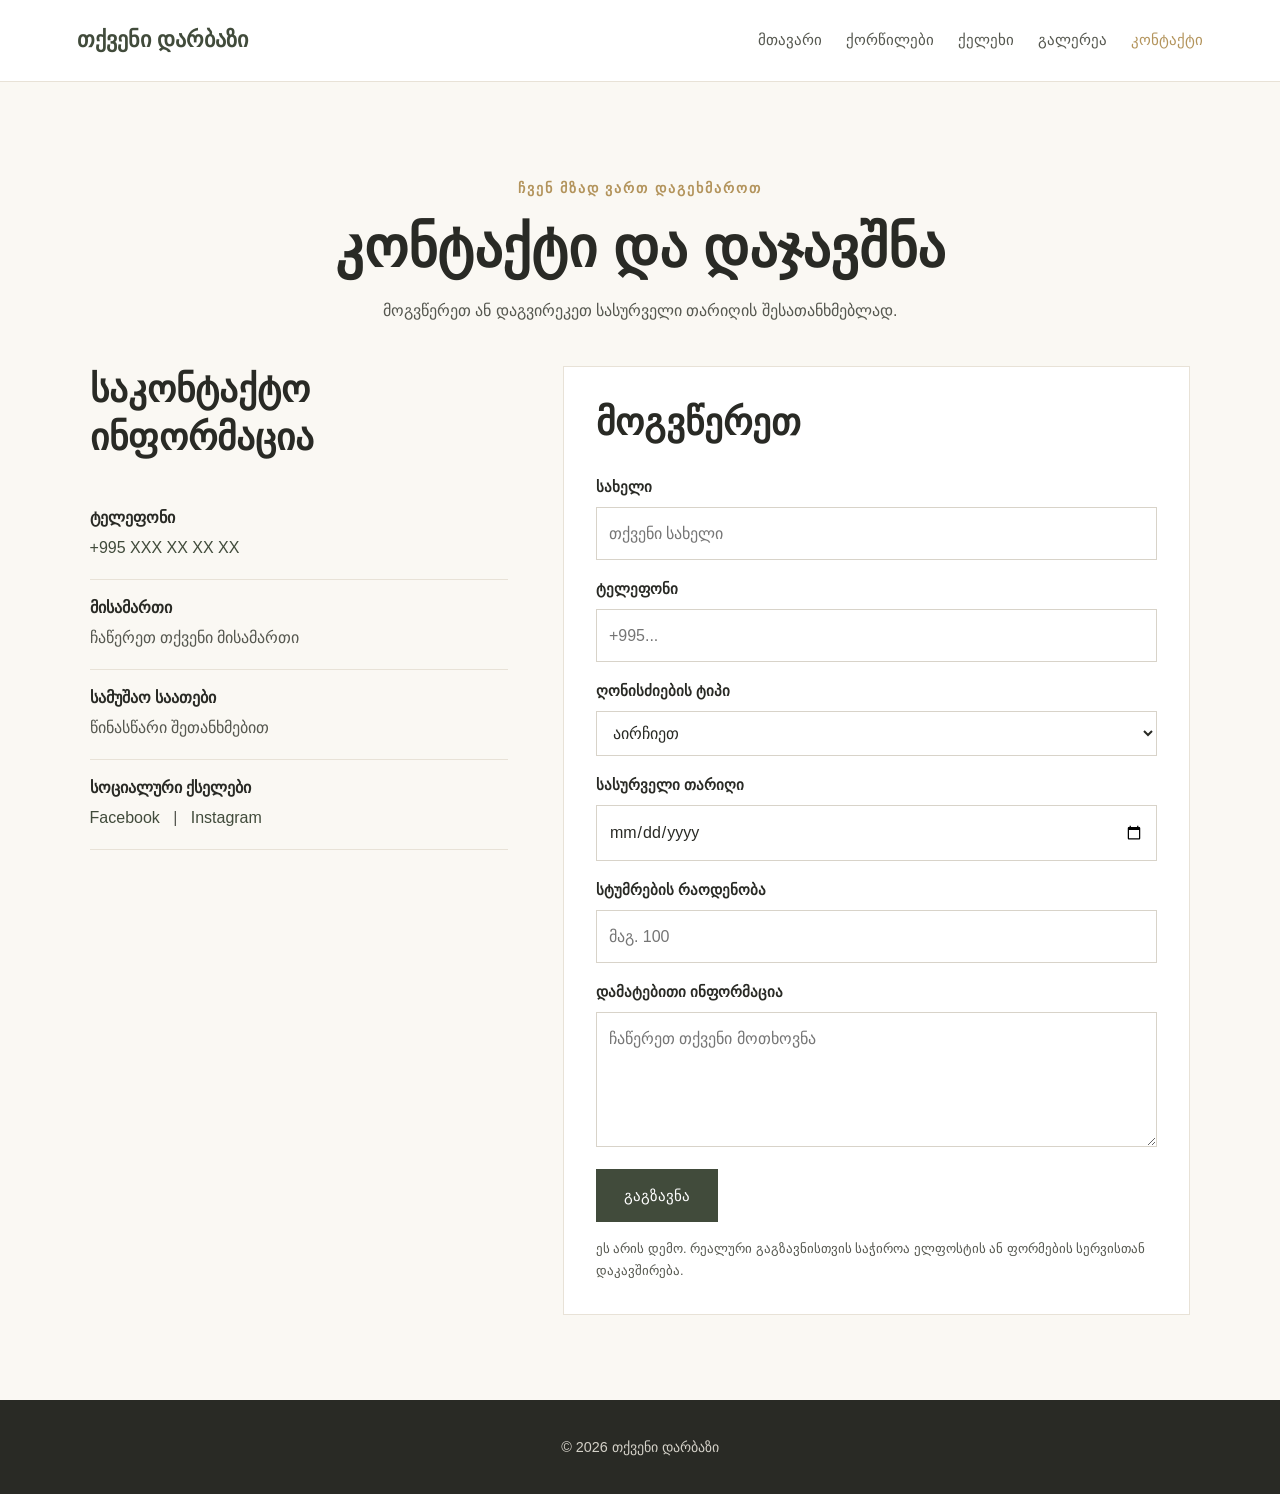
==== contact.html @ b41df92a "Add files via upload" ====
<!DOCTYPE html>
<html lang="ka">
<head>
  <meta charset="UTF-8">
  <meta name="viewport" content="width=device-width, initial-scale=1.0">
  <title>კონტაქტი | თქვენი დარბაზი</title>
  <link rel="stylesheet" href="style.css">
</head>
<body>

<header class="header">
  <a href="index.html" class="logo">თქვენი დარბაზი</a>
  <nav class="nav">
    <a href="index.html">მთავარი</a>
    <a href="weddings.html">ქორწილები</a>
    <a href="memorial.html">ქელეხი</a>
    <a href="gallery.html">გალერეა</a>
    <a class="active" href="contact.html">კონტაქტი</a>
  </nav>
</header>

<main>
  <section class="section">
    <div class="section-heading">
      <p class="eyebrow">ჩვენ მზად ვართ დაგეხმაროთ</p>
      <h1>კონტაქტი და დაჯავშნა</h1>
      <p>მოგვწერეთ ან დაგვირეკეთ სასურველი თარიღის შესათანხმებლად.</p>
    </div>

    <div class="contact-layout">
      <div class="contact-info">
        <h2>საკონტაქტო ინფორმაცია</h2>

        <div class="contact-item">
          <h3>ტელეფონი</h3>
          <p><a href="tel:+995000000000">+995 XXX XX XX XX</a></p>
        </div>

        <div class="contact-item">
          <h3>მისამართი</h3>
          <p>ჩაწერეთ თქვენი მისამართი</p>
        </div>

        <div class="contact-item">
          <h3>სამუშაო საათები</h3>
          <p>წინასწარი შეთანხმებით</p>
        </div>

        <div class="contact-item">
          <h3>სოციალური ქსელები</h3>
          <p>
            <a href="https://facebook.com/">Facebook</a>
            &nbsp; | &nbsp;
            <a href="https://instagram.com/">Instagram</a>
          </p>
        </div>
      </div>

      <form class="contact-form"
            action="mailto:example@email.com"
            method="post"
            enctype="text/plain">

        <h2>მოგვწერეთ</h2>

        <label for="name">სახელი</label>
        <input id="name" name="სახელი"
               type="text" placeholder="თქვენი სახელი" required>

        <label for="phone">ტელეფონი</label>
        <input id="phone" name="ტელეფონი"
               type="tel" placeholder="+995..." required>

        <label for="event">ღონისძიების ტიპი</label>
        <select id="event" name="ღონისძიება" required>
          <option value="">აირჩიეთ</option>
          <option value="ქორწილი">ქორწილი</option>
          <option value="ქელეხი">ქელეხი</option>
          <option value="სხვა">სხვა ღონისძიება</option>
        </select>

        <label for="date">სასურველი თარიღი</label>
        <input id="date" name="თარიღი" type="date" required>

        <label for="guests">სტუმრების რაოდენობა</label>
        <input id="guests" name="სტუმრები"
               type="number" min="1" placeholder="მაგ. 100">

        <label for="message">დამატებითი ინფორმაცია</label>
        <textarea id="message" name="შეტყობინება"
                  rows="4" placeholder="ჩაწერეთ თქვენი მოთხოვნა"></textarea>

        <button type="submit" class="btn">გაგზავნა</button>

        <p class="form-note">
          ეს არის დემო. რეალური გაგზავნისთვის საჭიროა
          ელფოსტის ან ფორმების სერვისთან დაკავშირება.
        </p>
      </form>
    </div>
  </section>
</main>

<footer class="footer">
  <p>© 2026 თქვენი დარბაზი</p>
</footer>

</body>
</html>
---- style.css ----
:root {
  --bg: #faf8f3;
  --white: #ffffff;
  --dark: #292a25;
  --green: #414b3b;
  --gold: #b3945c;
  --text: #55574f;
  --border: #e8e2d7;
}

* {
  margin: 0;
  padding: 0;
  box-sizing: border-box;
}

html {
  scroll-behavior: smooth;
}

body {
  font-family: Arial, sans-serif;
  background: var(--bg);
  color: var(--dark);
  line-height: 1.7;
}

a {
  color: inherit;
  text-decoration: none;
}

img {
  display: block;
  width: 100%;
  object-fit: cover;
}

h1, h2, h3 {
  line-height: 1.3;
}

h1 {
  font-size: clamp(2rem, 5vw, 3.5rem);
}

h2 {
  font-size: clamp(1.6rem, 3vw, 2.3rem);
}

p {
  color: var(--text);
}


.header {
  min-height: 82px;
  padding: 18px 6%;
  display: flex;
  align-items: center;
  justify-content: space-between;
  gap: 25px;
  background: var(--white);
  border-bottom: 1px solid var(--border);
}

.logo {
  color: var(--green);
  font-size: 1.35rem;
  font-weight: bold;
  white-space: nowrap;
}

.nav {
  display: flex;
  align-items: center;
  justify-content: center;
  flex-wrap: wrap;
  gap: 24px;
}

.nav a {
  font-size: 0.92rem;
  color: var(--text);
  transition: color 0.2s;
}

.nav a:hover,
.nav a.active {
  color: var(--gold);
}


.hero {
  position: relative;
  min-height: 580px;
  display: flex;
  align-items: center;
  padding: 70px 8%;
  overflow: hidden;
  background: #d9d4c9;
}

.hero-photo {
  position: absolute;
  inset: 0;
  width: 100%;
  height: 100%;
}

.hero-photo::after {
  content: "";
  position: absolute;
  inset: 0;
  background: linear-gradient(
    90deg,
    rgba(20, 25, 20, 0.82),
    rgba(20, 25, 20, 0.25)
  );
}

.hero-content {
  position: relative;
  z-index: 1;
  max-width: 650px;
  color: white;
}

.hero-content h1 {
  margin: 15px 0 20px;
}

.hero-content p {
  color: #f2f0e9;
  margin-bottom: 28px;
  max-width: 540px;
}

.eyebrow {
  color: var(--gold);
  font-size: 0.85rem;
  font-weight: bold;
  letter-spacing: 2px;
  text-transform: uppercase;
}


.photo-placeholder {
  display: flex;
  align-items: center;
  justify-content: center;
  text-align: center;
  color: #706b60;
  background-color: #e8e3d9;
  border: 1px dashed #bdb3a1;
  font-size: 0.95rem;
  overflow: hidden;
}

.photo-placeholder img {
  width: 100%;
  height: 100%;
  object-fit: cover;
}

.card-photo {
  height: 250px;
}

.gallery-photo {
  min-height: 230px;
  aspect-ratio: 4 / 3;
  border-radius: 4px;
}


.section {
  padding: 85px 7%;
}

.section-heading {
  max-width: 700px;
  margin: 0 auto 42px;
  text-align: center;
}

.section-heading h1,
.section-heading h2 {
  margin: 12px 0;
}

.section-heading p {
  margin-top: 10px;
}

.center {
  text-align: center;
  margin-top: 35px;
}


.service-grid {
  display: grid;
  grid-template-columns: repeat(2, minmax(0, 1fr));
  gap: 28px;
}

.service-card {
  background: var(--white);
  border: 1px solid var(--border);
  overflow: hidden;
  transition: transform 0.25s, box-shadow 0.25s;
}

.service-card:hover {
  transform: translateY(-4px);
  box-shadow: 0 12px 30px rgba(0, 0, 0, 0.07);
}

.card-content {
  padding: 26px;
}

.card-content h3 {
  font-size: 1.35rem;
  margin-bottom: 12px;
}

.card-content p {
  margin-bottom: 18px;
}

.text-link {
  color: var(--gold);
  font-weight: bold;
}

.text-link:hover {
  color: var(--green);
}



.btn {
  display: inline-block;
  padding: 13px 27px;
  background: var(--green);
  color: white;
  border: 1px solid var(--green);
  font: inherit;
  font-size: 0.95rem;
  cursor: pointer;
  transition: 0.2s;
}

.btn:hover {
  background: #30392c;
  border-color: #30392c;
}

.btn-outline {
  background: transparent;
  color: var(--green);
}

.btn-outline:hover {
  color: white;
}



.page-banner {
  display: grid;
  grid-template-columns: 1fr 1fr;
  min-height: 420px;
  background: var(--white);
}

.banner-photo {
  min-height: 420px;
}

.banner-content {
  padding: 65px 10%;
  align-self: center;
}

.banner-content h1 {
  margin: 15px 0;
}

.banner-content p {
  margin-bottom: 25px;
}

.page-banner .banner-photo {
  height: 100%;
}



.photo-grid {
  display: grid;
  grid-template-columns: repeat(3, minmax(0, 1fr));
  gap: 18px;
}

.gallery-full {
  gap: 22px;
}

.gallery-photo {
  transition: transform 0.25s;
}

.gallery-photo:hover {
  transform: scale(1.02);
}



.info-panel {
  margin: 0 7% 75px;
  padding: 55px 30px;
  background: #eeeadf;
  text-align: center;
}

.info-panel h2 {
  margin-bottom: 15px;
}

.info-panel p {
  max-width: 600px;
  margin: 0 auto 25px;
}



.contact-layout {
  display: grid;
  grid-template-columns: 0.8fr 1.2fr;
  gap: 55px;
  align-items: start;
}

.contact-info h2,
.contact-form h2 {
  margin-bottom: 28px;
}

.contact-item {
  padding: 18px 0;
  border-bottom: 1px solid var(--border);
}

.contact-item h3 {
  font-size: 1rem;
  margin-bottom: 5px;
}

.contact-item a {
  color: var(--green);
}

.contact-item a:hover {
  color: var(--gold);
}

.contact-form {
  padding: 32px;
  background: var(--white);
  border: 1px solid var(--border);
}

.contact-form label {
  display: block;
  margin: 17px 0 7px;
  font-size: 0.92rem;
  font-weight: bold;
}

.contact-form input,
.contact-form select,
.contact-form textarea {
  display: block;
  width: 100%;
  padding: 12px;
  border: 1px solid #d8d3c9;
  background: #fff;
  font: inherit;
  color: var(--dark);
  border-radius: 0;
}

.contact-form input:focus,
.contact-form select:focus,
.contact-form textarea:focus {
  outline: 2px solid var(--gold);
  outline-offset: 1px;
}

.contact-form textarea {
  resize: vertical;
}

.contact-form .btn {
  margin-top: 22px;
}

.form-note {
  font-size: 0.8rem;
  margin-top: 16px;
}



.footer {
  padding: 30px 6%;
  text-align: center;
  background: var(--dark);
  color: #f4f0e7;
}

.footer p {
  color: #d4d1c8;
  font-size: 0.9rem;
  margin: 5px 0;
}

.footer a {
  color: #d9bd87;
}



@media (max-width: 900px) {
  .header {
    flex-direction: column;
    gap: 16px;
  }

  .nav {
    gap: 12px 20px;
  }

  .hero {
    min-height: 500px;
  }

  .page-banner {
    grid-template-columns: 1fr;
  }

  .banner-photo {
    min-height: 300px;
  }

  .banner-content {
    padding: 40px 7%;
  }

  .contact-layout {
    grid-template-columns: 1fr;
    gap: 35px;
  }
}

@media (max-width: 600px) {
  .header {
    padding: 20px 5%;
  }

  .nav {
    gap: 10px 14px;
  }

  .nav a {
    font-size: 0.84rem;
  }

  .hero {
    min-height: 450px;
    padding: 45px 6%;
  }

  .section {
    padding: 55px 5%;
  }

  .service-grid {
    grid-template-columns: 1fr;
  }

  .photo-grid {
    grid-template-columns: repeat(2, minmax(0, 1fr));
    gap: 10px;
  }

  .gallery-photo {
    min-height: 140px;
  }

  .card-photo {
    height: 220px;
  }

  .info-panel {
    margin: 0 5% 45px;
    padding: 35px 20px;
  }

  .contact-form {
    padding: 22px;
  }

  .btn {
    max-width: 100%;
  }
}
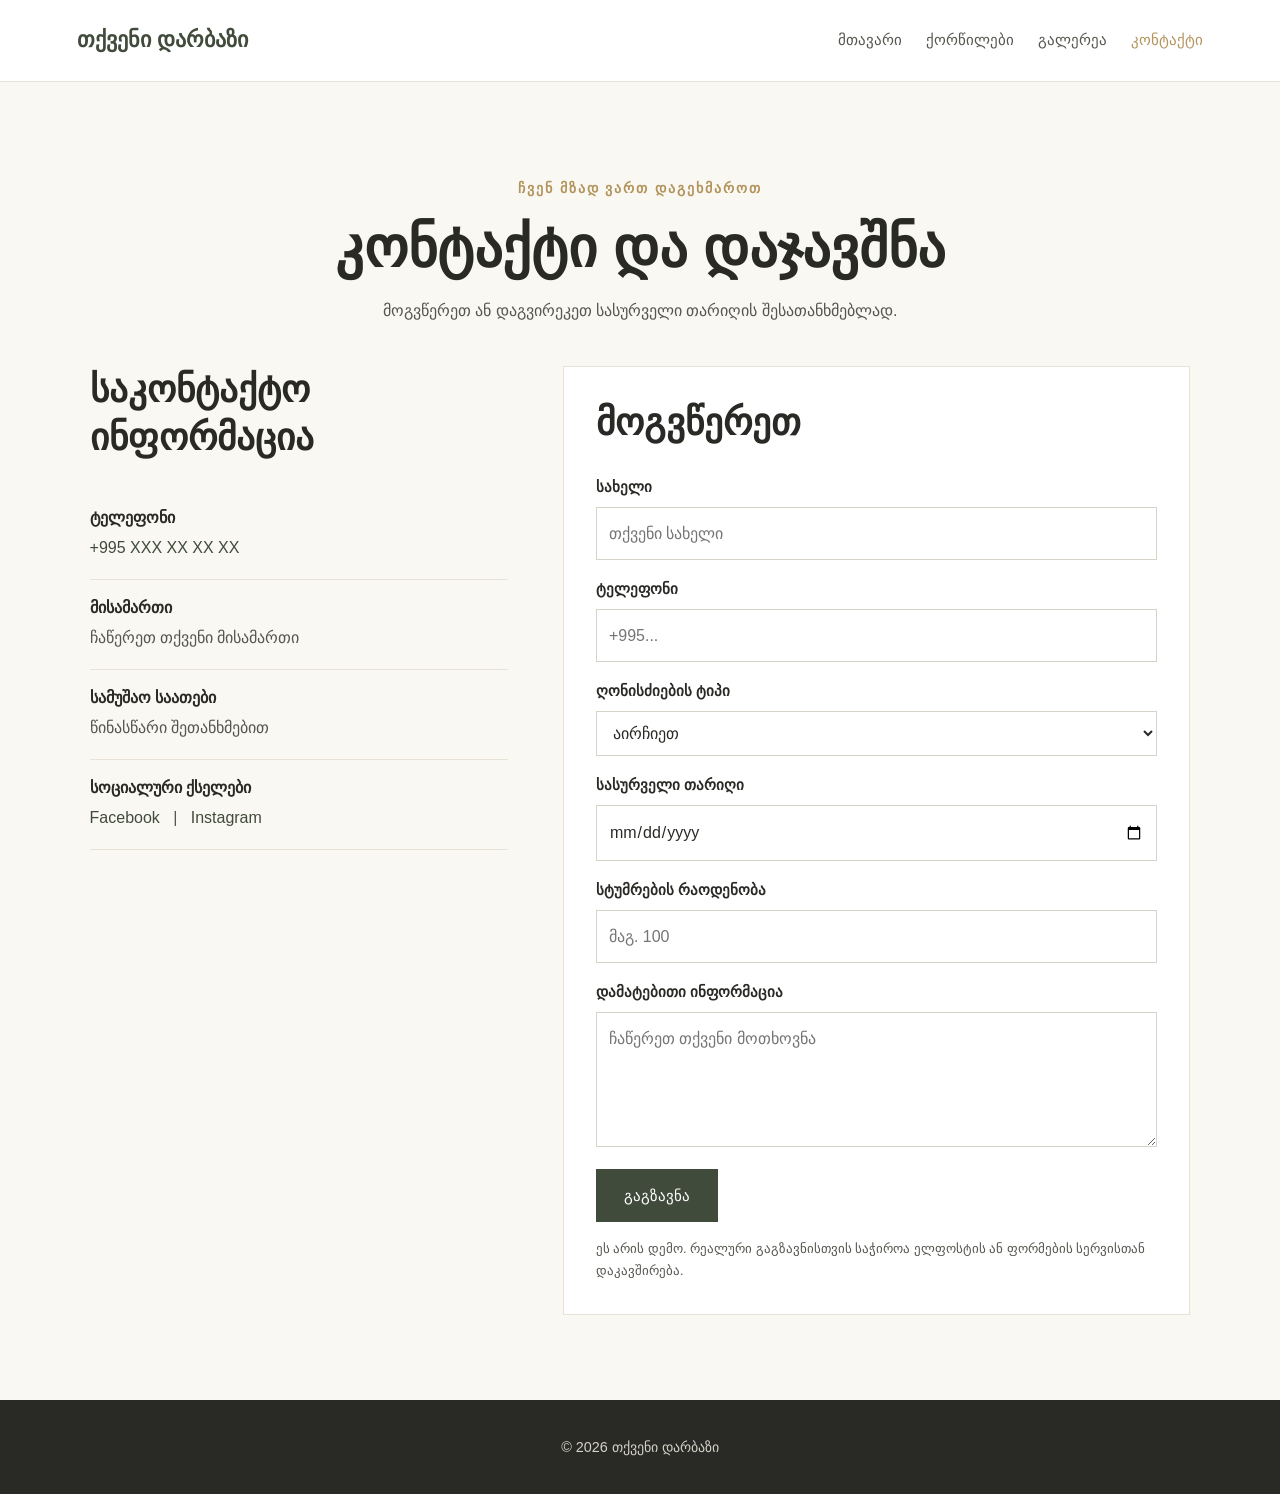
==== commit ae8ded07: "Update contact.html" ====
--- a/contact.html
+++ b/contact.html
@@ -14,7 +14,6 @@
   <nav class="nav">
     <a href="index.html">მთავარი</a>
     <a href="weddings.html">ქორწილები</a>
-    <a href="memorial.html">ქელეხი</a>
     <a href="gallery.html">გალერეა</a>
     <a class="active" href="contact.html">კონტაქტი</a>
   </nav>
@@ -107,4 +106,4 @@
 </footer>
 
 </body>
-</html>+</html>
